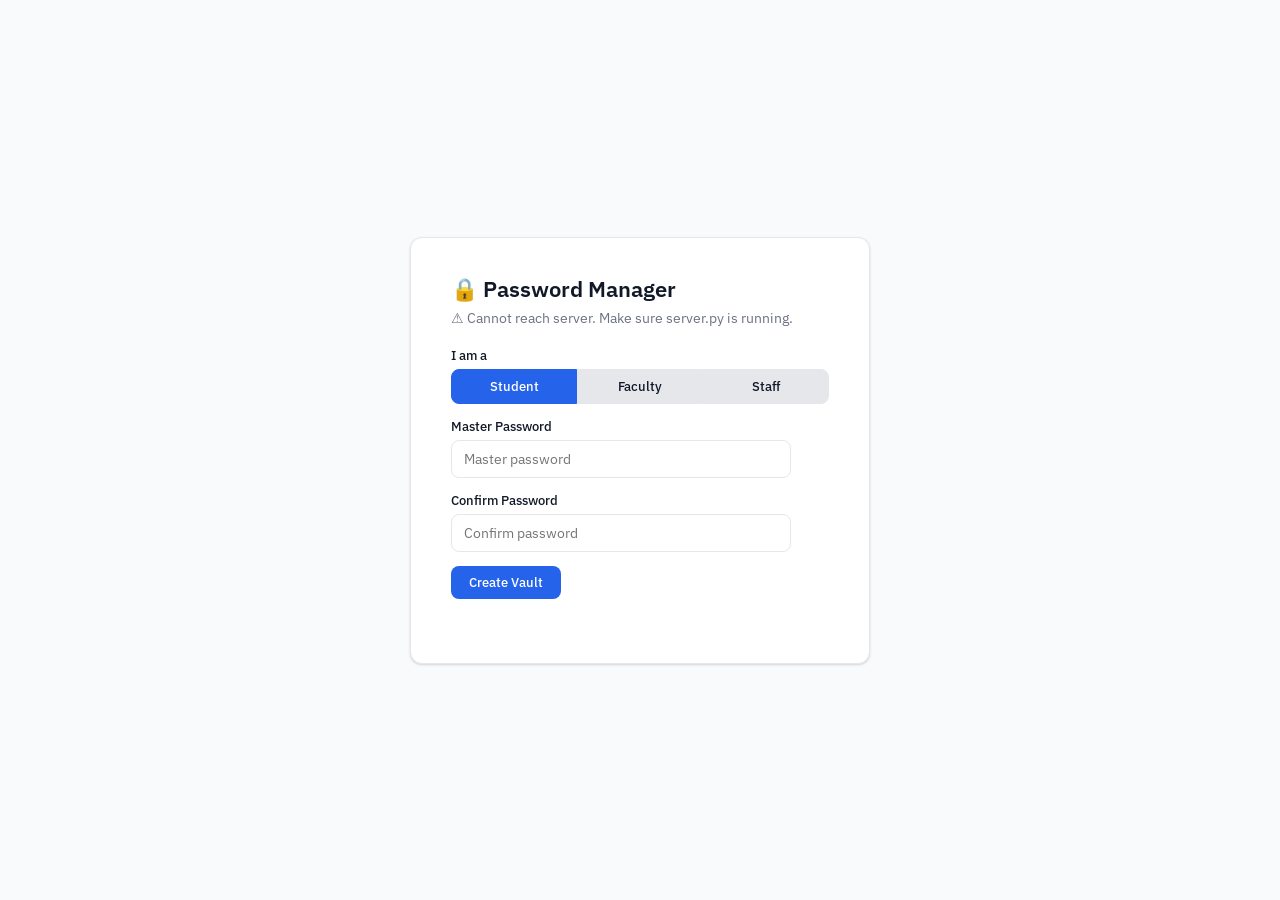
==== index.html @ 63b82cea "Rename" ====
<!DOCTYPE html>
<html lang="en">
<head>
<meta charset="UTF-8">
<meta name="viewport" content="width=device-width, initial-scale=1.0">
<title>Password Manager</title>
<link href="https://fonts.googleapis.com/css2?family=IBM+Plex+Mono:wght@400;500;600&family=IBM+Plex+Sans:wght@300;400;500;600&display=swap" rel="stylesheet">
<style>
/* ── Reset & base ─────────────────────────────────────────────────────────── */
*, *::before, *::after { box-sizing: border-box; margin: 0; padding: 0; }

:root {
  --bg:      #f9fafb;
  --surface: #ffffff;
  --border:  #e5e7eb;
  --text:    #111827;
  --muted:   #6b7280;
  --primary: #2563eb;
  --success: #16a34a;
  --danger:  #dc2626;
  --neutral: #6b7280;
  --minerva: #7c3aed;
  --radius:  8px;
  --shadow:  0 1px 3px rgba(0,0,0,.1), 0 1px 2px rgba(0,0,0,.06);
}

body {
  font-family: 'IBM Plex Sans', system-ui, sans-serif;
  background: var(--bg);
  color: var(--text);
  min-height: 100vh;
}

/* ── Screens ──────────────────────────────────────────────────────────────── */
.screen { display: none; }
.screen.active { display: block; }

/* ── Login card ───────────────────────────────────────────────────────────── */
#screen-login {
  display: flex; align-items: center; justify-content: center;
  min-height: 100vh; padding: 24px;
}
.card {
  background: var(--surface);
  border: 1px solid var(--border);
  border-radius: 12px;
  box-shadow: var(--shadow);
  padding: 36px 40px;
  width: 100%; max-width: 460px;
}
.card h1 { font-size: 22px; font-weight: 600; margin-bottom: 6px; }
.sub { color: var(--muted); font-size: 14px; margin-bottom: 20px; }

/* ── Main layout ──────────────────────────────────────────────────────────── */
#screen-main { max-width: 900px; margin: 0 auto; padding: 24px 20px; }
#screen-main > div[id^="tab-"] { padding-top: 8px; }
#screen-main h2 { font-size: 20px; font-weight: 600; margin-bottom: 16px; }

/* ── Nav ──────────────────────────────────────────────────────────────────── */
#main-nav {
  display: flex; flex-wrap: wrap; gap: 8px;
  margin-bottom: 24px;
  padding-bottom: 16px;
  border-bottom: 1px solid var(--border);
}
#main-nav button {
  padding: 7px 16px; border-radius: var(--radius); border: none;
  font-size: 13px; font-weight: 500; cursor: pointer;
  background: #e5e7eb; color: var(--text);
  transition: opacity .15s;
}
#main-nav button:hover { opacity: .8; }
#main-nav button.active { background: var(--primary); color: #fff; }
#main-nav button.minerva { background: var(--minerva); color: #fff; }
#main-nav button.minerva.active { background: var(--minerva); }

/* ── Fields ───────────────────────────────────────────────────────────────── */
.field { margin-bottom: 14px; }
.field label { display: block; font-size: 13px; font-weight: 500; margin-bottom: 5px; }
.field input, .field select {
  width: 100%; max-width: 340px;
  padding: 9px 12px; border-radius: var(--radius);
  border: 1px solid var(--border);
  font-family: inherit; font-size: 14px; color: var(--text);
  background: var(--surface); outline: none;
  transition: border-color .15s;
}
.field input:focus, .field select:focus { border-color: var(--primary); }

.row { display: flex; gap: 16px; flex-wrap: wrap; }
.row .field { flex: 1; min-width: 120px; }

/* ── Role toggle ──────────────────────────────────────────────────────────── */
.role-toggle { display: flex; gap: 0; }
.role-toggle button {
  flex: 1; padding: 8px; border: 1px solid var(--border);
  background: #e5e7eb; color: var(--text);
  font-size: 13px; font-weight: 500; cursor: pointer;
  transition: background .15s;
}
.role-toggle button:first-child { border-radius: var(--radius) 0 0 var(--radius); }
.role-toggle button:last-child  { border-radius: 0 var(--radius) var(--radius) 0; }
.role-toggle button.active      { background: var(--primary); color: #fff; border-color: var(--primary); }

/* ── Buttons ──────────────────────────────────────────────────────────────── */
button { cursor: pointer; font-family: inherit; }
.btn-primary, .btn-success, .btn-danger, .btn-neutral, .btn-ghost {
  display: inline-flex; align-items: center; justify-content: center;
  padding: 8px 18px; border: none; border-radius: var(--radius);
  font-size: 13px; font-weight: 500;
  transition: opacity .15s;
}
.btn-primary { background: var(--primary); color: #fff; }
.btn-success { background: var(--success); color: #fff; }
.btn-danger  { background: var(--danger);  color: #fff; }
.btn-neutral { background: #e5e7eb; color: var(--text); }
.btn-ghost   { background: transparent; color: var(--primary); border: 1px solid var(--primary); }
.btn-primary:hover, .btn-success:hover, .btn-danger:hover,
.btn-neutral:hover, .btn-ghost:hover { opacity: .8; }

.btn-sm { padding: 4px 10px; font-size: 12px; }
.btn-row { display: flex; flex-wrap: wrap; gap: 8px; margin-top: 4px; margin-bottom: 8px; }

/* ── Messages ─────────────────────────────────────────────────────────────── */
.msg { font-size: 13px; min-height: 20px; margin-top: 6px; }
.msg.ok  { color: var(--success); }
.msg.err { color: var(--danger);  }

/* ── Search ───────────────────────────────────────────────────────────────── */
.search-wrap { margin-bottom: 14px; }
.search-wrap input {
  width: 100%; max-width: 360px;
  padding: 9px 12px; border-radius: var(--radius);
  border: 1px solid var(--border);
  font-family: inherit; font-size: 14px;
}

/* ── Password list ────────────────────────────────────────────────────────── */
.list-scroll { max-height: 60vh; overflow-y: auto; }
.entry-row {
  display: flex; align-items: center; flex-wrap: wrap; gap: 8px;
  padding: 10px 0; border-bottom: 1px solid var(--border);
}
.entry-site  { font-weight: 600; min-width: 140px; }
.entry-user  { color: var(--muted); min-width: 160px; font-size: 13px; }
.entry-pw    { font-family: 'IBM Plex Mono', monospace; font-size: 13px; min-width: 130px; }
.entry-actions { display: flex; gap: 6px; flex-shrink: 0; }
.empty { color: var(--muted); font-size: 14px; padding: 20px 0; }

/* ── Card list ────────────────────────────────────────────────────────────── */
.card-entry { padding: 12px 0; border-bottom: 1px solid var(--border); }
.card-hdr   { display: flex; align-items: center; gap: 10px; margin-bottom: 8px; }
.card-holder{ font-weight: 600; }
.card-expiry{ font-size: 12px; color: var(--muted); }
.ctype-badge{
  font-size: 11px; font-weight: 600; padding: 2px 8px;
  border-radius: 4px; background: #dbeafe; color: var(--primary);
}
.card-row   { display: flex; align-items: center; flex-wrap: wrap; gap: 8px; }
.card-num   { font-family: 'IBM Plex Mono', monospace; font-size: 13px; min-width: 180px; }
.card-cvv   { font-family: 'IBM Plex Mono', monospace; font-size: 13px; }

/* ── Strength bar ─────────────────────────────────────────────────────────── */
.strength-wrap { margin-top: 6px; max-width: 340px; }
.strength-row  { display: flex; justify-content: space-between; font-size: 12px; margin-bottom: 4px; color: var(--muted); }
.bar-bg   { background: var(--border); border-radius: 4px; height: 6px; }
.bar-fill { height: 6px; border-radius: 4px; transition: width .3s, background .3s; width: 0; }

/* ── Generate ─────────────────────────────────────────────────────────────── */
.slider-wrap { margin-bottom: 14px; max-width: 340px; }
.slider-lbl  { display: flex; justify-content: space-between; font-size: 13px; margin-bottom: 4px; }
input[type=range] { width: 100%; accent-color: var(--primary); }
.check-grid { display: grid; grid-template-columns: 1fr 1fr; gap: 8px; margin-bottom: 16px; max-width: 340px; }
.check-label { display: flex; align-items: center; gap: 6px; font-size: 13px; cursor: pointer; }
.gen-result {
  display: flex; align-items: center; gap: 10px;
  margin-top: 12px; padding: 10px 14px;
  background: #f3f4f6; border-radius: var(--radius);
  font-family: 'IBM Plex Mono', monospace; font-size: 14px;
  max-width: 500px;
}

/* ── Role badge (Minerva) ─────────────────────────────────────────────────── */
.role-badge {
  font-size: 11px; font-weight: 600; padding: 2px 7px;
  border-radius: 4px; flex-shrink: 0;
}
.role-badge.student { background: #dbeafe; color: #1d4ed8; }
.role-badge.faculty, .role-badge.staff { background: #ede9fe; color: var(--minerva); }

/* ── Toast ────────────────────────────────────────────────────────────────── */
#toast {
  position: fixed; bottom: 24px; left: 50%; transform: translateX(-50%) translateY(80px);
  background: #1f2937; color: #fff; padding: 8px 20px;
  border-radius: 99px; font-size: 13px; font-weight: 500;
  transition: transform .25s; pointer-events: none; z-index: 999;
}
#toast.show { transform: translateX(-50%) translateY(0); }

/* ── Auth section ─────────────────────────────────────────────────────────── */
#auth-section { display: none; }
</style>
</head>
<body>
<div id="app">

  <!-- ══════════ LOGIN ══════════ -->
  <div class="screen active" id="screen-login">
    <div class="card">
      <h1>🔒 Password Manager</h1>
      <p class="sub" id="login-subtitle">Loading…</p>

      <div class="field">
        <label>I am a</label>
        <div class="role-toggle">
          <button onclick="selectRole('student')" class="active" id="rb-student">Student</button>
          <button onclick="selectRole('faculty')" id="rb-faculty">Faculty</button>
          <button onclick="selectRole('staff')"   id="rb-staff">Staff</button>
        </div>
      </div>

      <div id="auth-section">
        <div class="field">
          <label>Auth Code</label>
          <input type="password" id="auth-code" placeholder="Enter your auth code">
          <p style="color:var(--muted);font-size:12px;margin-top:4px">Contact your administrator if you don't have a code.</p>
        </div>
      </div>

      <div class="field">
        <label>Master Password</label>
        <input type="password" id="login-pw" placeholder="Master password" onkeydown="if(event.key==='Enter')doLogin()">
      </div>
      <div class="field" id="confirm-wrap">
        <label>Confirm Password</label>
        <input type="password" id="login-conf" placeholder="Confirm password" onkeydown="if(event.key==='Enter')doLogin()">
      </div>

      <div class="btn-row">
        <button class="btn-primary" id="login-btn" onclick="doLogin()" disabled>Create Vault</button>
      </div>
      <div class="msg" id="login-msg"></div>
    </div>
  </div>

  <!-- ══════════ MAIN ══════════ -->
  <div class="screen" id="screen-main">
    <nav id="main-nav"></nav>

    <!-- Passwords -->
    <div id="tab-passwords">
      <h2>Saved Passwords</h2>
      <div class="search-wrap">
        <input type="text" id="pw-search" placeholder="Search by site or username…" oninput="renderPasswords()">
      </div>
      <div class="list-scroll" id="pw-list"></div>
    </div>

    <!-- Add Password -->
    <div id="tab-add" style="display:none">
      <h2>Add Password</h2>
      <div class="field"><label>Site / App</label><input type="text" id="add-site" placeholder="e.g. github.com"></div>
      <div class="field"><label>Username / Email</label><input type="text" id="add-user" placeholder="you@example.com"></div>
      <div class="field">
        <label>Password</label>
        <input type="password" id="add-pw" placeholder="Password"
               oninput="updateStrength(this.value,'add-strength-wrap','add-strength-bar','add-strength-lbl')">
        <div class="strength-wrap" id="add-strength-wrap" style="display:none">
          <div class="strength-row"><span>Password strength</span><span id="add-strength-lbl"></span></div>
          <div class="bar-bg"><div class="bar-fill" id="add-strength-bar"></div></div>
        </div>
      </div>
      <div class="btn-row">
        <button class="btn-neutral" onclick="generateIntoAdd()">Generate Password</button>
        <button class="btn-success" onclick="doAddPassword()">Save</button>
      </div>
      <div class="msg" id="add-msg"></div>
    </div>

    <!-- Cards -->
    <div id="tab-cards" style="display:none">
      <h2>Saved Cards</h2>
      <div class="list-scroll" id="card-list"></div>
    </div>

    <!-- Add Card -->
    <div id="tab-add-card" style="display:none">
      <h2>Add Card</h2>
      <p class="sub">All card data is encrypted with your master password.</p>
      <div class="field"><label>Cardholder Name</label><input type="text" id="ac-holder" placeholder="Full name"></div>
      <div class="field"><label>Card Number</label><input type="text" id="ac-number" placeholder="Digits only" maxlength="19" oninput="this.value=this.value.replace(/\D/g,'').slice(0,16)"></div>
      <div class="row">
        <div class="field"><label>Expiry (MM/YY)</label><input type="text" id="ac-expiry" placeholder="MM/YY" maxlength="5" oninput="fmtExpiry(this)"></div>
        <div class="field"><label>CVV</label><input type="password" id="ac-cvv" placeholder="3–4 digits" maxlength="4"></div>
      </div>
      <div class="field">
        <label>Card Type</label>
        <select id="ac-type"><option>Visa</option><option>Mastercard</option><option>Amex</option><option>Other</option></select>
      </div>
      <div class="btn-row"><button class="btn-success" onclick="doAddCard()">Save Card</button></div>
      <div class="msg" id="add-card-msg"></div>
    </div>

    <!-- Generate -->
    <div id="tab-generate" style="display:none">
      <h2>Generate Password</h2>
      <div class="slider-wrap">
        <div class="slider-lbl"><span>Length</span><span id="gen-len-val">16</span></div>
        <input type="range" id="gen-len" min="8" max="64" value="16"
               oninput="document.getElementById('gen-len-val').textContent=this.value">
      </div>
      <div class="check-grid">
        <label class="check-label"><input type="checkbox" id="gen-upper"   checked> Uppercase (A–Z)</label>
        <label class="check-label"><input type="checkbox" id="gen-lower"   checked> Lowercase (a–z)</label>
        <label class="check-label"><input type="checkbox" id="gen-digits"  checked> Digits (0–9)</label>
        <label class="check-label"><input type="checkbox" id="gen-symbols" checked> Symbols (!@#…)</label>
      </div>
      <button class="btn-primary" onclick="doGenerate()">Generate</button>
      <div class="gen-result" id="gen-result" style="display:none">
        <span id="gen-output" style="flex:1;word-break:break-all"></span>
        <button class="btn-ghost" onclick="copyGen()">Copy</button>
      </div>
      <div class="msg" id="gen-msg"></div>
    </div>

    <!-- Minerva DB -->
    <div id="tab-minerva" style="display:none">
      <h2 style="color:var(--minerva)">🟣 Minerva Database</h2>
      <p class="sub" id="minerva-sub"></p>
      <div class="search-wrap">
        <input type="text" id="minerva-search" placeholder="Search by username…" oninput="renderMinerva()">
      </div>
      <div class="list-scroll" id="minerva-list"></div>
    </div>
  </div>
</div>

<div id="toast">Copied!</div>

<script>
// ═══════════════════════════════════════════
//  CONSTANTS
// ═══════════════════════════════════════════
const MINERVA_DOMAIN = 'minerva.bsu.com';

// ═══════════════════════════════════════════
//  STATE
// ═══════════════════════════════════════════
const S = { cryptoKey: null, role: null, vaults: {} };

// ═══════════════════════════════════════════
//  CRYPTO  (Web Crypto API — client-side only)
// ═══════════════════════════════════════════
async function deriveKey(pw, salt) {
  const km = await crypto.subtle.importKey('raw', enc(pw), 'PBKDF2', false, ['deriveKey']);
  return crypto.subtle.deriveKey(
    { name: 'PBKDF2', salt, iterations: 390_000, hash: 'SHA-256' },
    km,
    { name: 'AES-GCM', length: 256 },
    false,
    ['encrypt', 'decrypt']
  );
}

async function hashPw(pw, salt) {
  const km   = await crypto.subtle.importKey('raw', enc(pw), 'PBKDF2', false, ['deriveBits']);
  const bits = await crypto.subtle.deriveBits(
    { name: 'PBKDF2', salt, iterations: 390_000, hash: 'SHA-256' }, km, 256
  );
  return [...new Uint8Array(bits)].map(b => b.toString(16).padStart(2, '0')).join('');
}

async function encVault(key, data) {
  const iv  = crypto.getRandomValues(new Uint8Array(12));
  const ct  = await crypto.subtle.encrypt({ name: 'AES-GCM', iv }, key, enc(JSON.stringify(data)));
  const buf = new Uint8Array(12 + ct.byteLength);
  buf.set(iv); buf.set(new Uint8Array(ct), 12);
  return btoa(String.fromCharCode(...buf));
}

async function decVault(key, b64) {
  const buf = Uint8Array.from(atob(b64), c => c.charCodeAt(0));
  const pt  = await crypto.subtle.decrypt({ name: 'AES-GCM', iv: buf.slice(0, 12) }, key, buf.slice(12));
  return JSON.parse(new TextDecoder().decode(pt));
}

const enc = s => new TextEncoder().encode(s);

// ═══════════════════════════════════════════
//  SERVER API CALLS  (replaces localStorage)
// ═══════════════════════════════════════════
async function api(path, opts = {}) {
  const res = await fetch(path, {
    headers: { 'Content-Type': 'application/json' },
    ...opts,
  });
  return res.json();
}

async function masterExists() {
  const d = await api('/api/master');
  return d.exists;
}

async function createMaster(pw) {
  const salt = crypto.getRandomValues(new Uint8Array(32));
  const hash = await hashPw(pw, salt);
  await api('/api/master', {
    method: 'POST',
    body:   JSON.stringify({ hash, salt: [...salt] }),
  });
}

async function verifyMaster(pw) {
  const d = await api('/api/master');
  if (!d.exists) return false;
  const salt = new Uint8Array(d.salt);
  if (await hashPw(pw, salt) !== d.hash) return false;
  S.cryptoKey = await deriveKey(pw, salt);
  return true;
}

async function loadVault(role) {
  const d = await api(`/api/vault/${role}`);
  if (!d.data) return { passwords: [], cards: [] };
  try { return await decVault(S.cryptoKey, d.data); }
  catch { return { passwords: [], cards: [] }; }
}

async function saveVault(role) {
  const encrypted = await encVault(S.cryptoKey, S.vaults[role]);
  await api(`/api/vault/${role}`, {
    method: 'PUT',
    body:   JSON.stringify({ data: encrypted }),
  });
}

async function verifyAuthCode(role, code) {
  const d = await api(`/api/auth/${role}?code=${encodeURIComponent(code)}`);
  return d.valid;
}

// ═══════════════════════════════════════════
//  LOGIN
// ═══════════════════════════════════════════
let selRole = 'student';

function selectRole(r) {
  selRole = r;
  ['student', 'faculty', 'staff'].forEach(x =>
    document.getElementById(`rb-${x}`).classList.toggle('active', x === r)
  );
  document.getElementById('auth-section').style.display = r === 'student' ? 'none' : 'block';
}

async function doLogin() {
  const btn = document.getElementById('login-btn');
  const pw  = document.getElementById('login-pw').value.trim();
  setMsg('login-msg', '', '');
  btn.disabled = true;

  try {
    // Auth code check (faculty/staff)
    if (['faculty', 'staff'].includes(selRole)) {
      const code = document.getElementById('auth-code').value.trim();
      if (!code) { setMsg('login-msg', 'Auth code required for faculty/staff.', 'err'); return; }
      const valid = await verifyAuthCode(selRole, code);
      if (!valid) { setMsg('login-msg', 'Invalid auth code. Access denied.', 'err'); return; }
    }

    if (!pw) { setMsg('login-msg', 'Password cannot be empty.', 'err'); return; }

    const exists = await masterExists();

    if (!exists) {
      const conf = document.getElementById('login-conf').value.trim();
      if (pw !== conf) { setMsg('login-msg', 'Passwords do not match.', 'err'); return; }
      if (pw.length < 6) { setMsg('login-msg', 'Use at least 6 characters.', 'err'); return; }
      await createMaster(pw);
    }

    if (!await verifyMaster(pw)) { setMsg('login-msg', 'Incorrect master password.', 'err'); return; }

    S.role = selRole;
    for (const r of ['student', 'faculty', 'staff']) S.vaults[r] = await loadVault(r);
    showMain();
  } finally {
    btn.disabled = false;
  }
}

// ═══════════════════════════════════════════
//  NAVIGATION
// ═══════════════════════════════════════════
function showMain() {
  document.getElementById('screen-login').classList.remove('active');
  document.getElementById('screen-main').classList.add('active');
  buildNav(); switchTab('passwords');
}

function buildNav() {
  const tabs = [
    { id: 'passwords', label: 'Passwords' },
    { id: 'add',       label: 'Add PW'    },
    { id: 'cards',     label: 'Cards'     },
    { id: 'add-card',  label: 'Add Card'  },
    { id: 'generate',  label: 'Generate'  },
  ];
  if (['faculty', 'staff'].includes(S.role))
    tabs.push({ id: 'minerva', label: '🟣 Minerva DB', cls: 'minerva' });
  tabs.push({ id: 'lock', label: 'Lock' });

  document.getElementById('main-nav').innerHTML = tabs.map(t =>
    `<button id="nav-${t.id}" class="${t.cls || ''}" onclick="navClick('${t.id}')">${t.label}</button>`
  ).join('');
}

function navClick(id) { id === 'lock' ? doLock() : switchTab(id); }

function switchTab(id) {
  document.querySelectorAll('#screen-main>div[id^="tab-"]').forEach(el => el.style.display = 'none');
  const tab = document.getElementById(`tab-${id}`);
  if (tab) tab.style.display = 'block';
  document.querySelectorAll('#main-nav button').forEach(b => {
    b.classList.remove('active');
    if (b.id === `nav-${id}`) b.classList.add('active');
  });
  if (id === 'passwords') renderPasswords();
  if (id === 'cards')     renderCards();
  if (id === 'minerva')   renderMinerva();
}

function doLock() {
  S.cryptoKey = null; S.role = null; S.vaults = {};
  ['login-pw', 'login-conf', 'auth-code'].forEach(id => document.getElementById(id).value = '');
  setMsg('login-msg', '', '');
  document.getElementById('screen-main').classList.remove('active');
  document.getElementById('screen-login').classList.add('active');
}

// ═══════════════════════════════════════════
//  PASSWORDS TAB
// ═══════════════════════════════════════════
function renderPasswords() {
  const q    = document.getElementById('pw-search').value.trim().toLowerCase();
  const pws  = S.vaults[S.role].passwords;
  const hits = q ? pws.filter(e =>
    e.site.toLowerCase().includes(q) || e.username.toLowerCase().includes(q)
  ) : pws;
  const list = document.getElementById('pw-list');
  if (!hits.length) {
    list.innerHTML = `<div class="empty">${q ? 'No entries found.' : 'No saved passwords yet. Use Add PW to get started.'}</div>`;
    return;
  }
  list.innerHTML = hits.map(e => {
    const i = pws.indexOf(e);
    const safePass = x(e.password).replace(/\\/g, '\\\\').replace(/'/g, "\\'");
    return `<div class="entry-row">
      <span class="entry-site">${x(e.site)}</span>
      <span class="entry-user">${x(e.username)}</span>
      <span class="entry-pw" id="pv${i}">${'•'.repeat(Math.min(e.password.length, 16))}</span>
      <div class="entry-actions">
        <button class="btn-neutral btn-sm" onclick="togglePw(${i})" id="pb${i}">Show</button>
        <button class="btn-neutral btn-sm" onclick="copyText('${safePass}','Password')">Copy</button>
        <button class="btn-danger  btn-sm" onclick="deletePw(${i})">Delete</button>
      </div></div>`;
  }).join('');
}

function togglePw(i) {
  const e   = S.vaults[S.role].passwords[i];
  const lbl = document.getElementById(`pv${i}`);
  const btn = document.getElementById(`pb${i}`);
  if (btn.textContent === 'Show') { lbl.textContent = e.password; btn.textContent = 'Hide'; }
  else { lbl.textContent = '•'.repeat(Math.min(e.password.length, 16)); btn.textContent = 'Show'; }
}

async function deletePw(i) {
  S.vaults[S.role].passwords.splice(i, 1);
  await saveVault(S.role); renderPasswords();
}

// ═══════════════════════════════════════════
//  ADD PASSWORD TAB
// ═══════════════════════════════════════════
function updateStrength(pw, wrapId, barId, lblId) {
  const wrap = document.getElementById(wrapId);
  const bar  = document.getElementById(barId);
  const lbl  = document.getElementById(lblId);
  if (!pw) { wrap.style.display = 'none'; return; }
  wrap.style.display = 'block';
  const { score, label, color } = strength(pw);
  lbl.textContent = label; lbl.style.color = color;
  bar.style.width = Math.round(score / 8 * 100) + '%';
  bar.style.background = color;
}

function generateIntoAdd() {
  const pw = genPw(16, true, true, true, true);
  document.getElementById('add-pw').value = pw;
  updateStrength(pw, 'add-strength-wrap', 'add-strength-bar', 'add-strength-lbl');
  setMsg('add-msg', `Generated: ${pw}`, 'ok');
}

async function doAddPassword() {
  const site = document.getElementById('add-site').value.trim();
  const user = document.getElementById('add-user').value.trim();
  const pw   = document.getElementById('add-pw').value;
  if (!site || !user || !pw) { setMsg('add-msg', 'All fields are required.', 'err'); return; }
  S.vaults[S.role].passwords.push({ site, username: user, password: pw });
  await saveVault(S.role);
  ['add-site', 'add-user', 'add-pw'].forEach(id => document.getElementById(id).value = '');
  updateStrength('', 'add-strength-wrap', 'add-strength-bar', 'add-strength-lbl');
  setMsg('add-msg', `'${site}' saved successfully!`, 'ok');
}

// ═══════════════════════════════════════════
//  CARDS TAB
// ═══════════════════════════════════════════
function maskCard(n) {
  const d = n.replace(/\D/g, '');
  return d.length < 4 ? '•'.repeat(d.length) : '•••• •••• •••• ' + d.slice(-4);
}

function renderCards() {
  const cards = S.vaults[S.role].cards;
  const list  = document.getElementById('card-list');
  if (!cards.length) {
    list.innerHTML = '<div class="empty">No saved cards yet. Use Add Card to get started.</div>';
    return;
  }
  list.innerHTML = cards.map((c, i) => `
    <div class="card-entry">
      <div class="card-hdr">
        <span class="ctype-badge">${x(c.card_type)}</span>
        <span class="card-holder">${x(c.cardholder)}</span>
        <span class="card-expiry">Expires ${x(c.expiry)}</span>
      </div>
      <div class="card-row">
        <span class="card-num" id="cn${i}">${maskCard(c.number)}</span>
        <button class="btn-neutral btn-sm" onclick="toggleCard(${i},'num')" id="cnb${i}">Show Number</button>
        <span style="color:var(--muted);font-size:12px">CVV:</span>
        <span class="card-cvv" id="cv${i}">•••</span>
        <button class="btn-neutral btn-sm" onclick="toggleCard(${i},'cvv')" id="cvb${i}">Show CVV</button>
        <button class="btn-danger  btn-sm" onclick="deleteCard(${i})">Delete</button>
      </div>
    </div>`).join('');
}

function toggleCard(i, f) {
  const c = S.vaults[S.role].cards[i];
  if (f === 'num') {
    const lbl = document.getElementById(`cn${i}`), btn = document.getElementById(`cnb${i}`);
    if (btn.textContent === 'Show Number') {
      lbl.textContent = c.number.replace(/\D/g, '').match(/.{1,4}/g).join(' ');
      btn.textContent = 'Hide Number';
    } else {
      lbl.textContent = maskCard(c.number); btn.textContent = 'Show Number';
    }
  } else {
    const lbl = document.getElementById(`cv${i}`), btn = document.getElementById(`cvb${i}`);
    if (btn.textContent === 'Show CVV') { lbl.textContent = c.cvv; btn.textContent = 'Hide CVV'; }
    else { lbl.textContent = '•••'; btn.textContent = 'Show CVV'; }
  }
}

async function deleteCard(i) {
  S.vaults[S.role].cards.splice(i, 1);
  await saveVault(S.role); renderCards();
}

function fmtExpiry(el) {
  let v = el.value.replace(/\D/g, '').slice(0, 4);
  el.value = v.length > 2 ? v.slice(0, 2) + '/' + v.slice(2) : v;
}

async function doAddCard() {
  const holder = document.getElementById('ac-holder').value.trim();
  const number = document.getElementById('ac-number').value.replace(/\D/g, '');
  const expiry = document.getElementById('ac-expiry').value.trim();
  const cvv    = document.getElementById('ac-cvv').value.trim();
  const ctype  = document.getElementById('ac-type').value;
  if (!holder || !number || !expiry || !cvv) {
    setMsg('add-card-msg', 'All fields are required.', 'err'); return;
  }
  if (!/^\d{13,19}$/.test(number)) {
    setMsg('add-card-msg', 'Card number must be 13–19 digits.', 'err'); return;
  }
  if (!/^\d{2}\/\d{2}$/.test(expiry)) {
    setMsg('add-card-msg', 'Expiry must be MM/YY.', 'err'); return;
  }
  if (!/^\d{3,4}$/.test(cvv)) {
    setMsg('add-card-msg', 'CVV must be 3 or 4 digits.', 'err'); return;
  }
  S.vaults[S.role].cards.push({ cardholder: holder, number, expiry, cvv, card_type: ctype });
  await saveVault(S.role);
  ['ac-holder', 'ac-number', 'ac-expiry', 'ac-cvv'].forEach(id => document.getElementById(id).value = '');
  setMsg('add-card-msg', `Card ending in ${number.slice(-4)} saved!`, 'ok');
}

// ═══════════════════════════════════════════
//  GENERATE TAB
// ═══════════════════════════════════════════
function doGenerate() {
  const pw = genPw(
    +document.getElementById('gen-len').value,
    document.getElementById('gen-upper').checked,
    document.getElementById('gen-lower').checked,
    document.getElementById('gen-digits').checked,
    document.getElementById('gen-symbols').checked
  );
  document.getElementById('gen-output').textContent = pw;
  document.getElementById('gen-result').style.display = 'flex';
  setMsg('gen-msg', `Strength: ${strength(pw).label}`, 'ok');
}
function copyGen() { copyText(document.getElementById('gen-output').textContent, 'Password'); }

// ═══════════════════════════════════════════
//  MINERVA DB TAB
// ═══════════════════════════════════════════
function renderMinerva() {
  document.getElementById('minerva-sub').innerHTML =
    `Showing all <code>${MINERVA_DOMAIN}</code> entries across <b>all</b> vaults. ` +
    `Accessible to <b>${S.role}</b> only.`;
  const q   = document.getElementById('minerva-search').value.trim().toLowerCase();
  const all = [];
  for (const r of ['student', 'faculty', 'staff']) {
    (S.vaults[r] || { passwords: [] }).passwords.forEach((e, idx) => {
      if (e.site.toLowerCase().includes(MINERVA_DOMAIN))
        all.push({ ...e, _r: r, _i: idx });
    });
  }
  const hits = q ? all.filter(e => e.username.toLowerCase().includes(q)) : all;
  const list = document.getElementById('minerva-list');
  if (!hits.length) {
    list.innerHTML = `<div class="empty">No <code>${MINERVA_DOMAIN}</code> entries found${q ? ' matching your search' : ' in any vault'}.</div>`;
    return;
  }
  list.innerHTML =
    `<p style="color:var(--minerva);font-size:13px;margin-bottom:12px">` +
    `<b>${hits.length}</b> Minerva account(s) found across all vaults.</p>` +
    hits.map((e, i) => {
      const safePass = x(e.password).replace(/\\/g, '\\\\').replace(/'/g, "\\'");
      return `<div class="entry-row">
        <span class="role-badge ${e._r}">${e._r}</span>
        <span class="entry-site" style="color:var(--minerva)">${x(e.site)}</span>
        <span class="entry-user">${x(e.username)}</span>
        <span class="entry-pw" id="mv${i}">${'•'.repeat(Math.min(e.password.length, 16))}</span>
        <div class="entry-actions">
          <button class="btn-neutral btn-sm" onclick="toggleMinerva(${i},this,'${safePass}')">Show</button>
          <button class="btn-danger  btn-sm" onclick="deleteMinerva('${e._r}',${e._i})">Delete</button>
        </div></div>`;
    }).join('');
}

function toggleMinerva(i, btn, pw) {
  const lbl = document.getElementById(`mv${i}`);
  if (btn.textContent === 'Show') { lbl.textContent = pw; btn.textContent = 'Hide'; }
  else { lbl.textContent = '•'.repeat(Math.min(pw.length, 16)); btn.textContent = 'Show'; }
}

async function deleteMinerva(role, idx) {
  S.vaults[role].passwords.splice(idx, 1);
  await saveVault(role); renderMinerva();
}

// ═══════════════════════════════════════════
//  UTILITIES
// ═══════════════════════════════════════════
function genPw(len = 16, upper = true, lower = true, digits = true, syms = true) {
  const U = 'ABCDEFGHIJKLMNOPQRSTUVWXYZ', L = 'abcdefghijklmnopqrstuvwxyz',
        D = '0123456789', Y = '!@#$%^&*()_+-=[]{}|;:,.<>?';
  let pool = '', must = [];
  if (upper)  { pool += U; must.push(pick(U)); }
  if (lower)  { pool += L; must.push(pick(L)); }
  if (digits) { pool += D; must.push(pick(D)); }
  if (syms)   { pool += Y; must.push(pick(Y)); }
  if (!pool)  pool = U + L + D;
  const rest = Array.from({ length: len - must.length }, () => pick(pool));
  const all  = [...must, ...rest];
  for (let i = all.length - 1; i > 0; i--) {
    const j = rnd(i + 1); [all[i], all[j]] = [all[j], all[i]];
  }
  return all.join('');
}
function rnd(n) { const a = new Uint32Array(1); crypto.getRandomValues(a); return a[0] % n; }
function pick(s) { return s[rnd(s.length)]; }

function strength(pw) {
  if (!pw) return { score: 0, label: '', color: '' };
  let sc = 0, cl = 0;
  if (/[A-Z]/.test(pw))      { sc++; cl++; }
  if (/[a-z]/.test(pw))      { sc++; cl++; }
  if (/\d/.test(pw))         { sc++; cl++; }
  if (/[^A-Za-z\d]/.test(pw)){ sc++; cl++; }
  if (cl === 4) {
    if (pw.length >= 8)  sc++;
    if (pw.length >= 12) sc++;
    if (pw.length >= 16) sc++;
    if (pw.length >= 20) sc++;
  }
  if (sc <= 2) return { score: sc, label: 'Weak',        color: '#dc2626' };
  if (sc <= 4) return { score: sc, label: 'Mediocre',    color: '#d97706' };
  if (sc <= 6) return { score: sc, label: 'Outstanding', color: '#2563eb' };
  return              { score: sc, label: 'Amazing',     color: '#16a34a' };
}

function x(s) {
  return String(s)
    .replace(/&/g, '&amp;').replace(/</g, '&lt;').replace(/>/g, '&gt;')
    .replace(/"/g, '&quot;').replace(/'/g, '&#39;');
}

function setMsg(id, text, type) {
  const el = document.getElementById(id);
  el.textContent = text; el.className = 'msg' + (type ? ' ' + type : '');
  if (text) setTimeout(() => { if (el.textContent === text) el.textContent = ''; }, 4000);
}

let _toastT;
function toast(msg) {
  const t = document.getElementById('toast');
  t.textContent = msg; t.classList.add('show');
  clearTimeout(_toastT); _toastT = setTimeout(() => t.classList.remove('show'), 1800);
}
function copyText(text, label = '') {
  navigator.clipboard.writeText(text).then(() => toast((label ? label + ' ' : '') + 'copied!'));
}

// ═══════════════════════════════════════════
//  INIT
// ═══════════════════════════════════════════
document.addEventListener('DOMContentLoaded', async () => {
  try {
    const exists = await masterExists();
    document.getElementById('login-subtitle').textContent = exists
      ? 'Select your role, then enter your master password to unlock your vault.'
      : 'Select your role, then create a master password to get started.';
    document.getElementById('login-btn').textContent     = exists ? 'Unlock' : 'Create Vault';
    document.getElementById('confirm-wrap').style.display = exists ? 'none' : 'block';
    document.getElementById('login-btn').disabled = false;
  } catch {
    document.getElementById('login-subtitle').textContent =
      '⚠️ Cannot reach server. Make sure server.py is running.';
  }
});
</script>
</body>
</html>
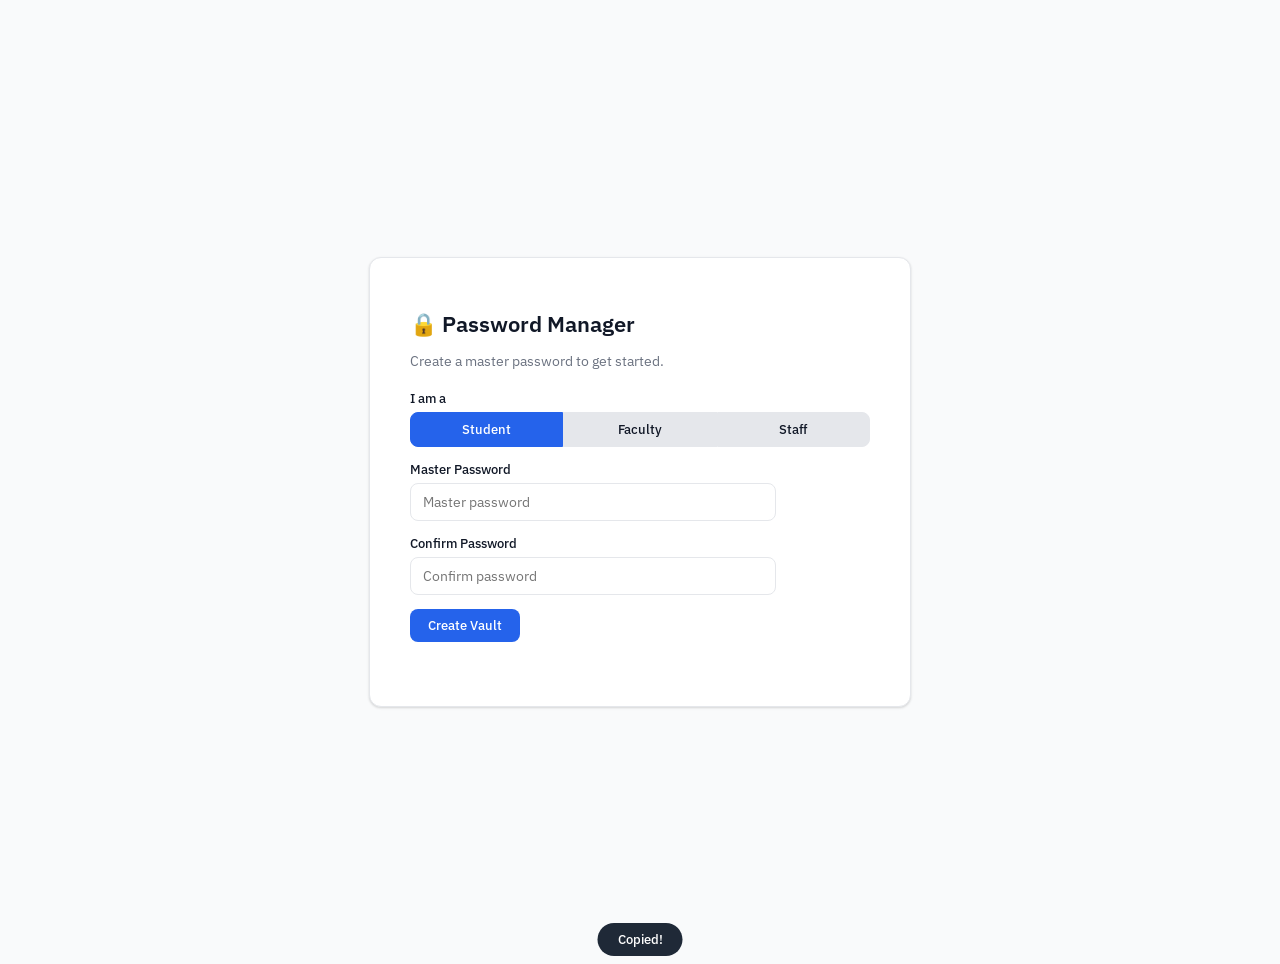
==== commit dc2397e4: "Update Index and Py" ====
--- a/index.html
+++ b/index.html
@@ -3,10 +3,10 @@
 <head>
 <meta charset="UTF-8">
 <meta name="viewport" content="width=device-width, initial-scale=1.0">
-<title>Password Manager</title>
+<title>Password Manager (Local)</title>
 <link href="https://fonts.googleapis.com/css2?family=IBM+Plex+Mono:wght@400;500;600&family=IBM+Plex+Sans:wght@300;400;500;600&display=swap" rel="stylesheet">
 <style>
-/* ── Reset & base ─────────────────────────────────────────────────────────── */
+* ── Reset & base ─────────────────────────────────────────────────────────── */
 *, *::before, *::after { box-sizing: border-box; margin: 0; padding: 0; }
 
 :root {
@@ -15,7 +15,7 @@
   --border:  #e5e7eb;
   --text:    #111827;
   --muted:   #6b7280;
-  --primary: #2563eb;
+  --primary: #2563eb; 
   --success: #16a34a;
   --danger:  #dc2626;
   --neutral: #6b7280;
@@ -204,7 +204,7 @@
 <body>
 <div id="app">
 
-  <!-- ══════════ LOGIN ══════════ -->
+  <!-- LOGIN SCREEN -->
   <div class="screen active" id="screen-login">
     <div class="card">
       <h1>🔒 Password Manager</h1>
@@ -223,7 +223,7 @@
         <div class="field">
           <label>Auth Code</label>
           <input type="password" id="auth-code" placeholder="Enter your auth code">
-          <p style="color:var(--muted);font-size:12px;margin-top:4px">Contact your administrator if you don't have a code.</p>
+          <p style="color:var(--muted);font-size:12px;margin-top:4px">Faculty: faculty123 / Staff: staff123</p>
         </div>
       </div>
 
@@ -237,36 +237,29 @@
       </div>
 
       <div class="btn-row">
-        <button class="btn-primary" id="login-btn" onclick="doLogin()" disabled>Create Vault</button>
+        <button class="btn-primary" id="login-btn" onclick="doLogin()">Create Vault</button>
       </div>
       <div class="msg" id="login-msg"></div>
     </div>
   </div>
 
-  <!-- ══════════ MAIN ══════════ -->
+  <!-- MAIN SCREEN (same structure) -->
   <div class="screen" id="screen-main">
     <nav id="main-nav"></nav>
-
-    <!-- Passwords -->
     <div id="tab-passwords">
       <h2>Saved Passwords</h2>
-      <div class="search-wrap">
-        <input type="text" id="pw-search" placeholder="Search by site or username…" oninput="renderPasswords()">
-      </div>
+      <div class="search-wrap"><input type="text" id="pw-search" placeholder="Search…" oninput="renderPasswords()"></div>
       <div class="list-scroll" id="pw-list"></div>
     </div>
-
-    <!-- Add Password -->
     <div id="tab-add" style="display:none">
       <h2>Add Password</h2>
-      <div class="field"><label>Site / App</label><input type="text" id="add-site" placeholder="e.g. github.com"></div>
-      <div class="field"><label>Username / Email</label><input type="text" id="add-user" placeholder="you@example.com"></div>
+      <div class="field"><label>Site / App</label><input type="text" id="add-site"></div>
+      <div class="field"><label>Username / Email</label><input type="text" id="add-user"></div>
       <div class="field">
         <label>Password</label>
-        <input type="password" id="add-pw" placeholder="Password"
-               oninput="updateStrength(this.value,'add-strength-wrap','add-strength-bar','add-strength-lbl')">
+        <input type="password" id="add-pw" oninput="updateStrength(this.value,'add-strength-wrap','add-strength-bar','add-strength-lbl')">
         <div class="strength-wrap" id="add-strength-wrap" style="display:none">
-          <div class="strength-row"><span>Password strength</span><span id="add-strength-lbl"></span></div>
+          <div class="strength-row"><span>Strength</span><span id="add-strength-lbl"></span></div>
           <div class="bar-bg"><div class="bar-fill" id="add-strength-bar"></div></div>
         </div>
       </div>
@@ -276,573 +269,424 @@
       </div>
       <div class="msg" id="add-msg"></div>
     </div>
-
-    <!-- Cards -->
     <div id="tab-cards" style="display:none">
       <h2>Saved Cards</h2>
       <div class="list-scroll" id="card-list"></div>
     </div>
-
-    <!-- Add Card -->
     <div id="tab-add-card" style="display:none">
       <h2>Add Card</h2>
-      <p class="sub">All card data is encrypted with your master password.</p>
-      <div class="field"><label>Cardholder Name</label><input type="text" id="ac-holder" placeholder="Full name"></div>
-      <div class="field"><label>Card Number</label><input type="text" id="ac-number" placeholder="Digits only" maxlength="19" oninput="this.value=this.value.replace(/\D/g,'').slice(0,16)"></div>
+      <div class="field"><label>Cardholder</label><input type="text" id="ac-holder"></div>
+      <div class="field"><label>Card Number</label><input type="text" id="ac-number" oninput="this.value=this.value.replace(/\D/g,'').slice(0,16)"></div>
       <div class="row">
-        <div class="field"><label>Expiry (MM/YY)</label><input type="text" id="ac-expiry" placeholder="MM/YY" maxlength="5" oninput="fmtExpiry(this)"></div>
-        <div class="field"><label>CVV</label><input type="password" id="ac-cvv" placeholder="3–4 digits" maxlength="4"></div>
-      </div>
-      <div class="field">
-        <label>Card Type</label>
-        <select id="ac-type"><option>Visa</option><option>Mastercard</option><option>Amex</option><option>Other</option></select>
-      </div>
+        <div class="field"><label>Expiry (MM/YY)</label><input type="text" id="ac-expiry" maxlength="5" oninput="fmtExpiry(this)"></div>
+        <div class="field"><label>CVV</label><input type="password" id="ac-cvv" maxlength="4"></div>
+      </div>
+      <div class="field"><label>Card Type</label><select id="ac-type"><option>Visa</option><option>Mastercard</option><option>Amex</option><option>Other</option></select></div>
       <div class="btn-row"><button class="btn-success" onclick="doAddCard()">Save Card</button></div>
       <div class="msg" id="add-card-msg"></div>
     </div>
-
-    <!-- Generate -->
     <div id="tab-generate" style="display:none">
       <h2>Generate Password</h2>
-      <div class="slider-wrap">
-        <div class="slider-lbl"><span>Length</span><span id="gen-len-val">16</span></div>
-        <input type="range" id="gen-len" min="8" max="64" value="16"
-               oninput="document.getElementById('gen-len-val').textContent=this.value">
-      </div>
+      <div class="slider-wrap"><div class="slider-lbl"><span>Length</span><span id="gen-len-val">16</span></div><input type="range" id="gen-len" min="8" max="64" value="16" oninput="document.getElementById('gen-len-val').textContent=this.value"></div>
       <div class="check-grid">
-        <label class="check-label"><input type="checkbox" id="gen-upper"   checked> Uppercase (A–Z)</label>
-        <label class="check-label"><input type="checkbox" id="gen-lower"   checked> Lowercase (a–z)</label>
-        <label class="check-label"><input type="checkbox" id="gen-digits"  checked> Digits (0–9)</label>
-        <label class="check-label"><input type="checkbox" id="gen-symbols" checked> Symbols (!@#…)</label>
+        <label class="check-label"><input type="checkbox" id="gen-upper" checked> Uppercase</label>
+        <label class="check-label"><input type="checkbox" id="gen-lower" checked> Lowercase</label>
+        <label class="check-label"><input type="checkbox" id="gen-digits" checked> Digits</label>
+        <label class="check-label"><input type="checkbox" id="gen-symbols" checked> Symbols</label>
       </div>
       <button class="btn-primary" onclick="doGenerate()">Generate</button>
-      <div class="gen-result" id="gen-result" style="display:none">
-        <span id="gen-output" style="flex:1;word-break:break-all"></span>
-        <button class="btn-ghost" onclick="copyGen()">Copy</button>
-      </div>
+      <div class="gen-result" id="gen-result" style="display:none"><span id="gen-output"></span><button class="btn-ghost" onclick="copyGen()">Copy</button></div>
       <div class="msg" id="gen-msg"></div>
     </div>
-
-    <!-- Minerva DB -->
     <div id="tab-minerva" style="display:none">
       <h2 style="color:var(--minerva)">🟣 Minerva Database</h2>
       <p class="sub" id="minerva-sub"></p>
-      <div class="search-wrap">
-        <input type="text" id="minerva-search" placeholder="Search by username…" oninput="renderMinerva()">
-      </div>
+      <div class="search-wrap"><input type="text" id="minerva-search" placeholder="Search…" oninput="renderMinerva()"></div>
       <div class="list-scroll" id="minerva-list"></div>
     </div>
   </div>
 </div>
-
 <div id="toast">Copied!</div>
 
 <script>
-// ═══════════════════════════════════════════
-//  CONSTANTS
-// ═══════════════════════════════════════════
+// ======================= LOCAL STORAGE VERSION =======================
 const MINERVA_DOMAIN = 'minerva.bsu.com';
 
-// ═══════════════════════════════════════════
-//  STATE
-// ═══════════════════════════════════════════
-const S = { cryptoKey: null, role: null, vaults: {} };
-
-// ═══════════════════════════════════════════
-//  CRYPTO  (Web Crypto API — client-side only)
-// ═══════════════════════════════════════════
+// Auth codes for faculty/staff (hardcoded – change if desired)
+const AUTH_CODES = { faculty: "faculty123", staff: "staff123" };
+
+let S = { cryptoKey: null, role: null, vaults: { student: null, faculty: null, staff: null } };
+
+// ------------------------- Crypto helpers -------------------------
+const enc = s => new TextEncoder().encode(s);
 async function deriveKey(pw, salt) {
   const km = await crypto.subtle.importKey('raw', enc(pw), 'PBKDF2', false, ['deriveKey']);
   return crypto.subtle.deriveKey(
-    { name: 'PBKDF2', salt, iterations: 390_000, hash: 'SHA-256' },
+    { name: 'PBKDF2', salt, iterations: 390000, hash: 'SHA-256' },
     km,
     { name: 'AES-GCM', length: 256 },
     false,
     ['encrypt', 'decrypt']
   );
 }
-
 async function hashPw(pw, salt) {
-  const km   = await crypto.subtle.importKey('raw', enc(pw), 'PBKDF2', false, ['deriveBits']);
-  const bits = await crypto.subtle.deriveBits(
-    { name: 'PBKDF2', salt, iterations: 390_000, hash: 'SHA-256' }, km, 256
-  );
-  return [...new Uint8Array(bits)].map(b => b.toString(16).padStart(2, '0')).join('');
-}
-
+  const km = await crypto.subtle.importKey('raw', enc(pw), 'PBKDF2', false, ['deriveBits']);
+  const bits = await crypto.subtle.deriveBits({ name: 'PBKDF2', salt, iterations: 390000, hash: 'SHA-256' }, km, 256);
+  return Array.from(new Uint8Array(bits)).map(b => b.toString(16).padStart(2,'0')).join('');
+}
 async function encVault(key, data) {
-  const iv  = crypto.getRandomValues(new Uint8Array(12));
-  const ct  = await crypto.subtle.encrypt({ name: 'AES-GCM', iv }, key, enc(JSON.stringify(data)));
+  const iv = crypto.getRandomValues(new Uint8Array(12));
+  const ct = await crypto.subtle.encrypt({ name: 'AES-GCM', iv }, key, enc(JSON.stringify(data)));
   const buf = new Uint8Array(12 + ct.byteLength);
   buf.set(iv); buf.set(new Uint8Array(ct), 12);
   return btoa(String.fromCharCode(...buf));
 }
-
 async function decVault(key, b64) {
   const buf = Uint8Array.from(atob(b64), c => c.charCodeAt(0));
-  const pt  = await crypto.subtle.decrypt({ name: 'AES-GCM', iv: buf.slice(0, 12) }, key, buf.slice(12));
+  const pt = await crypto.subtle.decrypt({ name: 'AES-GCM', iv: buf.slice(0,12) }, key, buf.slice(12));
   return JSON.parse(new TextDecoder().decode(pt));
 }
 
-const enc = s => new TextEncoder().encode(s);
-
-// ═══════════════════════════════════════════
-//  SERVER API CALLS  (replaces localStorage)
-// ═══════════════════════════════════════════
-async function api(path, opts = {}) {
-  const res = await fetch(path, {
-    headers: { 'Content-Type': 'application/json' },
-    ...opts,
-  });
-  return res.json();
-}
-
-async function masterExists() {
-  const d = await api('/api/master');
-  return d.exists;
+// ------------------------- LocalStorage backend -------------------------
+function getMasterData() {
+  const hash = localStorage.getItem('master_hash');
+  const saltRaw = localStorage.getItem('master_salt');
+  if (!hash || !saltRaw) return null;
+  return { hash, salt: new Uint8Array(JSON.parse(saltRaw)) };
+}
+function setMasterData(hash, saltArray) {
+  localStorage.setItem('master_hash', hash);
+  localStorage.setItem('master_salt', JSON.stringify(Array.from(saltArray)));
+}
+function masterExists() { return getMasterData() !== null; }
+
+async function verifyMaster(pw) {
+  const data = getMasterData();
+  if (!data) return false;
+  const hash = await hashPw(pw, data.salt);
+  if (hash !== data.hash) return false;
+  S.cryptoKey = await deriveKey(pw, data.salt);
+  return true;
 }
 
 async function createMaster(pw) {
   const salt = crypto.getRandomValues(new Uint8Array(32));
   const hash = await hashPw(pw, salt);
-  await api('/api/master', {
-    method: 'POST',
-    body:   JSON.stringify({ hash, salt: [...salt] }),
-  });
-}
-
-async function verifyMaster(pw) {
-  const d = await api('/api/master');
-  if (!d.exists) return false;
-  const salt = new Uint8Array(d.salt);
-  if (await hashPw(pw, salt) !== d.hash) return false;
+  setMasterData(hash, salt);
   S.cryptoKey = await deriveKey(pw, salt);
-  return true;
 }
 
 async function loadVault(role) {
-  const d = await api(`/api/vault/${role}`);
-  if (!d.data) return { passwords: [], cards: [] };
-  try { return await decVault(S.cryptoKey, d.data); }
+  const encrypted = localStorage.getItem(`vault_${role}`);
+  if (!encrypted) return { passwords: [], cards: [] };
+  try { return await decVault(S.cryptoKey, encrypted); }
   catch { return { passwords: [], cards: [] }; }
 }
-
 async function saveVault(role) {
   const encrypted = await encVault(S.cryptoKey, S.vaults[role]);
-  await api(`/api/vault/${role}`, {
-    method: 'PUT',
-    body:   JSON.stringify({ data: encrypted }),
-  });
-}
-
-async function verifyAuthCode(role, code) {
-  const d = await api(`/api/auth/${role}?code=${encodeURIComponent(code)}`);
-  return d.valid;
-}
-
-// ═══════════════════════════════════════════
-//  LOGIN
-// ═══════════════════════════════════════════
+  localStorage.setItem(`vault_${role}`, encrypted);
+}
+
+// ------------------------- Login -------------------------
 let selRole = 'student';
-
 function selectRole(r) {
   selRole = r;
-  ['student', 'faculty', 'staff'].forEach(x =>
-    document.getElementById(`rb-${x}`).classList.toggle('active', x === r)
-  );
-  document.getElementById('auth-section').style.display = r === 'student' ? 'none' : 'block';
-}
-
+  ['student','faculty','staff'].forEach(x => document.getElementById(`rb-${x}`).classList.toggle('active', x===r));
+  const authDiv = document.getElementById('auth-section');
+  authDiv.style.display = (r === 'faculty' || r === 'staff') ? 'block' : 'none';
+}
 async function doLogin() {
   const btn = document.getElementById('login-btn');
-  const pw  = document.getElementById('login-pw').value.trim();
+  const pw = document.getElementById('login-pw').value.trim();
   setMsg('login-msg', '', '');
-  btn.disabled = true;
-
-  try {
-    // Auth code check (faculty/staff)
-    if (['faculty', 'staff'].includes(selRole)) {
-      const code = document.getElementById('auth-code').value.trim();
-      if (!code) { setMsg('login-msg', 'Auth code required for faculty/staff.', 'err'); return; }
-      const valid = await verifyAuthCode(selRole, code);
-      if (!valid) { setMsg('login-msg', 'Invalid auth code. Access denied.', 'err'); return; }
-    }
-
-    if (!pw) { setMsg('login-msg', 'Password cannot be empty.', 'err'); return; }
-
-    const exists = await masterExists();
-
-    if (!exists) {
-      const conf = document.getElementById('login-conf').value.trim();
-      if (pw !== conf) { setMsg('login-msg', 'Passwords do not match.', 'err'); return; }
-      if (pw.length < 6) { setMsg('login-msg', 'Use at least 6 characters.', 'err'); return; }
-      await createMaster(pw);
-    }
-
-    if (!await verifyMaster(pw)) { setMsg('login-msg', 'Incorrect master password.', 'err'); return; }
-
-    S.role = selRole;
-    for (const r of ['student', 'faculty', 'staff']) S.vaults[r] = await loadVault(r);
-    showMain();
-  } finally {
-    btn.disabled = false;
+
+  if (!pw) { setMsg('login-msg','Password required','err'); return; }
+
+  // Faculty/staff auth code check
+  if (selRole === 'faculty' || selRole === 'staff') {
+    const code = document.getElementById('auth-code').value.trim();
+    if (code !== AUTH_CODES[selRole]) { setMsg('login-msg','Invalid auth code','err'); return; }
   }
-}
-
-// ═══════════════════════════════════════════
-//  NAVIGATION
-// ═══════════════════════════════════════════
+
+  const exists = masterExists();
+  if (!exists) {
+    const conf = document.getElementById('login-conf').value.trim();
+    if (pw !== conf) { setMsg('login-msg','Passwords do not match','err'); return; }
+    if (pw.length < 6) { setMsg('login-msg','At least 6 characters','err'); return; }
+    await createMaster(pw);
+  }
+
+  if (!await verifyMaster(pw)) { setMsg('login-msg','Incorrect master password','err'); return; }
+
+  S.role = selRole;
+  // Load all vaults (but we only need the current one for editing; Minerva needs all)
+  for (const r of ['student','faculty','staff']) {
+    S.vaults[r] = await loadVault(r);
+  }
+  showMain();
+}
+
+// ------------------------- UI -------------------------
 function showMain() {
   document.getElementById('screen-login').classList.remove('active');
   document.getElementById('screen-main').classList.add('active');
   buildNav(); switchTab('passwords');
 }
-
 function buildNav() {
   const tabs = [
     { id: 'passwords', label: 'Passwords' },
-    { id: 'add',       label: 'Add PW'    },
-    { id: 'cards',     label: 'Cards'     },
-    { id: 'add-card',  label: 'Add Card'  },
-    { id: 'generate',  label: 'Generate'  },
+    { id: 'add', label: 'Add PW' },
+    { id: 'cards', label: 'Cards' },
+    { id: 'add-card', label: 'Add Card' },
+    { id: 'generate', label: 'Generate' }
   ];
-  if (['faculty', 'staff'].includes(S.role))
+  if (['faculty','staff'].includes(S.role))
     tabs.push({ id: 'minerva', label: '🟣 Minerva DB', cls: 'minerva' });
   tabs.push({ id: 'lock', label: 'Lock' });
-
-  document.getElementById('main-nav').innerHTML = tabs.map(t =>
-    `<button id="nav-${t.id}" class="${t.cls || ''}" onclick="navClick('${t.id}')">${t.label}</button>`
-  ).join('');
-}
-
-function navClick(id) { id === 'lock' ? doLock() : switchTab(id); }
-
+  document.getElementById('main-nav').innerHTML = tabs.map(t => `<button id="nav-${t.id}" class="${t.cls||''}" onclick="navClick('${t.id}')">${t.label}</button>`).join('');
+}
+function navClick(id) { if(id==='lock') doLock(); else switchTab(id); }
 function switchTab(id) {
-  document.querySelectorAll('#screen-main>div[id^="tab-"]').forEach(el => el.style.display = 'none');
+  document.querySelectorAll('#screen-main>div[id^="tab-"]').forEach(el => el.style.display='none');
   const tab = document.getElementById(`tab-${id}`);
-  if (tab) tab.style.display = 'block';
-  document.querySelectorAll('#main-nav button').forEach(b => {
-    b.classList.remove('active');
-    if (b.id === `nav-${id}`) b.classList.add('active');
-  });
-  if (id === 'passwords') renderPasswords();
-  if (id === 'cards')     renderCards();
-  if (id === 'minerva')   renderMinerva();
-}
-
+  if(tab) tab.style.display='block';
+  document.querySelectorAll('#main-nav button').forEach(b=>b.classList.remove('active'));
+  const activeBtn = document.getElementById(`nav-${id}`);
+  if(activeBtn) activeBtn.classList.add('active');
+  if(id==='passwords') renderPasswords();
+  if(id==='cards') renderCards();
+  if(id==='minerva') renderMinerva();
+}
 function doLock() {
   S.cryptoKey = null; S.role = null; S.vaults = {};
-  ['login-pw', 'login-conf', 'auth-code'].forEach(id => document.getElementById(id).value = '');
-  setMsg('login-msg', '', '');
   document.getElementById('screen-main').classList.remove('active');
   document.getElementById('screen-login').classList.add('active');
-}
-
-// ═══════════════════════════════════════════
-//  PASSWORDS TAB
-// ═══════════════════════════════════════════
+  document.getElementById('login-pw').value = '';
+  document.getElementById('login-conf').value = '';
+  document.getElementById('auth-code').value = '';
+  setMsg('login-msg','','');
+}
+
+// ------------------------- Password functions (unchanged except saveVault calls) -------------------------
 function renderPasswords() {
-  const q    = document.getElementById('pw-search').value.trim().toLowerCase();
-  const pws  = S.vaults[S.role].passwords;
-  const hits = q ? pws.filter(e =>
-    e.site.toLowerCase().includes(q) || e.username.toLowerCase().includes(q)
-  ) : pws;
+  const q = document.getElementById('pw-search').value.trim().toLowerCase();
+  const pws = S.vaults[S.role].passwords;
+  const hits = q ? pws.filter(e => e.site.toLowerCase().includes(q) || e.username.toLowerCase().includes(q)) : pws;
   const list = document.getElementById('pw-list');
-  if (!hits.length) {
-    list.innerHTML = `<div class="empty">${q ? 'No entries found.' : 'No saved passwords yet. Use Add PW to get started.'}</div>`;
-    return;
-  }
-  list.innerHTML = hits.map(e => {
-    const i = pws.indexOf(e);
-    const safePass = x(e.password).replace(/\\/g, '\\\\').replace(/'/g, "\\'");
+  if(!hits.length) { list.innerHTML = `<div class="empty">No entries.</div>`; return; }
+  list.innerHTML = hits.map((e,i) => {
+    const origIdx = pws.indexOf(e);
+    const safePass = x(e.password).replace(/\\/g,'\\\\').replace(/'/g,"\\'");
     return `<div class="entry-row">
       <span class="entry-site">${x(e.site)}</span>
       <span class="entry-user">${x(e.username)}</span>
-      <span class="entry-pw" id="pv${i}">${'•'.repeat(Math.min(e.password.length, 16))}</span>
+      <span class="entry-pw" id="pv${origIdx}">${'•'.repeat(Math.min(e.password.length,16))}</span>
       <div class="entry-actions">
-        <button class="btn-neutral btn-sm" onclick="togglePw(${i})" id="pb${i}">Show</button>
+        <button class="btn-neutral btn-sm" onclick="togglePw(${origIdx})" id="pb${origIdx}">Show</button>
         <button class="btn-neutral btn-sm" onclick="copyText('${safePass}','Password')">Copy</button>
-        <button class="btn-danger  btn-sm" onclick="deletePw(${i})">Delete</button>
+        <button class="btn-danger btn-sm" onclick="deletePw(${origIdx})">Delete</button>
       </div></div>`;
   }).join('');
 }
-
 function togglePw(i) {
-  const e   = S.vaults[S.role].passwords[i];
+  const e = S.vaults[S.role].passwords[i];
   const lbl = document.getElementById(`pv${i}`);
   const btn = document.getElementById(`pb${i}`);
-  if (btn.textContent === 'Show') { lbl.textContent = e.password; btn.textContent = 'Hide'; }
-  else { lbl.textContent = '•'.repeat(Math.min(e.password.length, 16)); btn.textContent = 'Show'; }
-}
-
+  if(btn.textContent === 'Show') { lbl.textContent = e.password; btn.textContent = 'Hide'; }
+  else { lbl.textContent = '•'.repeat(Math.min(e.password.length,16)); btn.textContent = 'Show'; }
+}
 async function deletePw(i) {
-  S.vaults[S.role].passwords.splice(i, 1);
+  S.vaults[S.role].passwords.splice(i,1);
   await saveVault(S.role); renderPasswords();
 }
-
-// ═══════════════════════════════════════════
-//  ADD PASSWORD TAB
-// ═══════════════════════════════════════════
 function updateStrength(pw, wrapId, barId, lblId) {
   const wrap = document.getElementById(wrapId);
-  const bar  = document.getElementById(barId);
-  const lbl  = document.getElementById(lblId);
-  if (!pw) { wrap.style.display = 'none'; return; }
-  wrap.style.display = 'block';
+  const bar = document.getElementById(barId);
+  const lbl = document.getElementById(lblId);
+  if(!pw) { wrap.style.display='none'; return; }
+  wrap.style.display='block';
   const { score, label, color } = strength(pw);
   lbl.textContent = label; lbl.style.color = color;
-  bar.style.width = Math.round(score / 8 * 100) + '%';
+  bar.style.width = Math.round(score/8*100)+'%';
   bar.style.background = color;
 }
-
 function generateIntoAdd() {
   const pw = genPw(16, true, true, true, true);
   document.getElementById('add-pw').value = pw;
-  updateStrength(pw, 'add-strength-wrap', 'add-strength-bar', 'add-strength-lbl');
-  setMsg('add-msg', `Generated: ${pw}`, 'ok');
-}
-
+  updateStrength(pw,'add-strength-wrap','add-strength-bar','add-strength-lbl');
+  setMsg('add-msg',`Generated: ${pw}`,'ok');
+}
 async function doAddPassword() {
   const site = document.getElementById('add-site').value.trim();
   const user = document.getElementById('add-user').value.trim();
-  const pw   = document.getElementById('add-pw').value;
-  if (!site || !user || !pw) { setMsg('add-msg', 'All fields are required.', 'err'); return; }
+  const pw = document.getElementById('add-pw').value;
+  if(!site || !user || !pw) { setMsg('add-msg','All fields required','err'); return; }
   S.vaults[S.role].passwords.push({ site, username: user, password: pw });
   await saveVault(S.role);
-  ['add-site', 'add-user', 'add-pw'].forEach(id => document.getElementById(id).value = '');
-  updateStrength('', 'add-strength-wrap', 'add-strength-bar', 'add-strength-lbl');
-  setMsg('add-msg', `'${site}' saved successfully!`, 'ok');
-}
-
-// ═══════════════════════════════════════════
-//  CARDS TAB
-// ═══════════════════════════════════════════
-function maskCard(n) {
-  const d = n.replace(/\D/g, '');
-  return d.length < 4 ? '•'.repeat(d.length) : '•••• •••• •••• ' + d.slice(-4);
-}
-
+  document.getElementById('add-site').value='';
+  document.getElementById('add-user').value='';
+  document.getElementById('add-pw').value='';
+  updateStrength('','add-strength-wrap','add-strength-bar','add-strength-lbl');
+  setMsg('add-msg',`Saved ${site}`,'ok');
+}
+
+// Cards
+function maskCard(n) { let d=n.replace(/\D/g,''); return d.length<4?'•'.repeat(d.length):'•••• •••• •••• '+d.slice(-4); }
 function renderCards() {
   const cards = S.vaults[S.role].cards;
-  const list  = document.getElementById('card-list');
-  if (!cards.length) {
-    list.innerHTML = '<div class="empty">No saved cards yet. Use Add Card to get started.</div>';
-    return;
-  }
-  list.innerHTML = cards.map((c, i) => `
+  const list = document.getElementById('card-list');
+  if(!cards.length) { list.innerHTML='<div class="empty">No cards.</div>'; return; }
+  list.innerHTML = cards.map((c,i)=>`
     <div class="card-entry">
-      <div class="card-hdr">
-        <span class="ctype-badge">${x(c.card_type)}</span>
-        <span class="card-holder">${x(c.cardholder)}</span>
-        <span class="card-expiry">Expires ${x(c.expiry)}</span>
-      </div>
+      <div class="card-hdr"><span class="ctype-badge">${x(c.card_type)}</span><span class="card-holder">${x(c.cardholder)}</span><span class="card-expiry">Expires ${x(c.expiry)}</span></div>
       <div class="card-row">
         <span class="card-num" id="cn${i}">${maskCard(c.number)}</span>
         <button class="btn-neutral btn-sm" onclick="toggleCard(${i},'num')" id="cnb${i}">Show Number</button>
-        <span style="color:var(--muted);font-size:12px">CVV:</span>
+        <span style="color:var(--muted)">CVV:</span>
         <span class="card-cvv" id="cv${i}">•••</span>
         <button class="btn-neutral btn-sm" onclick="toggleCard(${i},'cvv')" id="cvb${i}">Show CVV</button>
-        <button class="btn-danger  btn-sm" onclick="deleteCard(${i})">Delete</button>
+        <button class="btn-danger btn-sm" onclick="deleteCard(${i})">Delete</button>
       </div>
     </div>`).join('');
 }
-
-function toggleCard(i, f) {
+function toggleCard(i,field) {
   const c = S.vaults[S.role].cards[i];
-  if (f === 'num') {
+  if(field==='num') {
     const lbl = document.getElementById(`cn${i}`), btn = document.getElementById(`cnb${i}`);
-    if (btn.textContent === 'Show Number') {
-      lbl.textContent = c.number.replace(/\D/g, '').match(/.{1,4}/g).join(' ');
-      btn.textContent = 'Hide Number';
-    } else {
-      lbl.textContent = maskCard(c.number); btn.textContent = 'Show Number';
-    }
+    if(btn.textContent==='Show Number') { lbl.textContent = c.number.replace(/\D/g,'').match(/.{1,4}/g).join(' '); btn.textContent='Hide Number'; }
+    else { lbl.textContent = maskCard(c.number); btn.textContent='Show Number'; }
   } else {
     const lbl = document.getElementById(`cv${i}`), btn = document.getElementById(`cvb${i}`);
-    if (btn.textContent === 'Show CVV') { lbl.textContent = c.cvv; btn.textContent = 'Hide CVV'; }
-    else { lbl.textContent = '•••'; btn.textContent = 'Show CVV'; }
+    if(btn.textContent==='Show CVV') { lbl.textContent = c.cvv; btn.textContent='Hide CVV'; }
+    else { lbl.textContent='•••'; btn.textContent='Show CVV'; }
   }
 }
-
 async function deleteCard(i) {
-  S.vaults[S.role].cards.splice(i, 1);
+  S.vaults[S.role].cards.splice(i,1);
   await saveVault(S.role); renderCards();
 }
-
 function fmtExpiry(el) {
-  let v = el.value.replace(/\D/g, '').slice(0, 4);
-  el.value = v.length > 2 ? v.slice(0, 2) + '/' + v.slice(2) : v;
-}
-
+  let v = el.value.replace(/\D/g,'').slice(0,4);
+  el.value = v.length>2 ? v.slice(0,2)+'/'+v.slice(2) : v;
+}
 async function doAddCard() {
   const holder = document.getElementById('ac-holder').value.trim();
-  const number = document.getElementById('ac-number').value.replace(/\D/g, '');
+  const number = document.getElementById('ac-number').value.replace(/\D/g,'');
   const expiry = document.getElementById('ac-expiry').value.trim();
-  const cvv    = document.getElementById('ac-cvv').value.trim();
-  const ctype  = document.getElementById('ac-type').value;
-  if (!holder || !number || !expiry || !cvv) {
-    setMsg('add-card-msg', 'All fields are required.', 'err'); return;
-  }
-  if (!/^\d{13,19}$/.test(number)) {
-    setMsg('add-card-msg', 'Card number must be 13–19 digits.', 'err'); return;
-  }
-  if (!/^\d{2}\/\d{2}$/.test(expiry)) {
-    setMsg('add-card-msg', 'Expiry must be MM/YY.', 'err'); return;
-  }
-  if (!/^\d{3,4}$/.test(cvv)) {
-    setMsg('add-card-msg', 'CVV must be 3 or 4 digits.', 'err'); return;
-  }
+  const cvv = document.getElementById('ac-cvv').value.trim();
+  const ctype = document.getElementById('ac-type').value;
+  if(!holder||!number||!expiry||!cvv) { setMsg('add-card-msg','All fields required','err'); return; }
+  if(!/^\d{13,19}$/.test(number)) { setMsg('add-card-msg','Invalid card number','err'); return; }
+  if(!/^\d{2}\/\d{2}$/.test(expiry)) { setMsg('add-card-msg','Expiry MM/YY','err'); return; }
+  if(!/^\d{3,4}$/.test(cvv)) { setMsg('add-card-msg','CVV 3-4 digits','err'); return; }
   S.vaults[S.role].cards.push({ cardholder: holder, number, expiry, cvv, card_type: ctype });
   await saveVault(S.role);
-  ['ac-holder', 'ac-number', 'ac-expiry', 'ac-cvv'].forEach(id => document.getElementById(id).value = '');
-  setMsg('add-card-msg', `Card ending in ${number.slice(-4)} saved!`, 'ok');
-}
-
-// ═══════════════════════════════════════════
-//  GENERATE TAB
-// ═══════════════════════════════════════════
+  document.getElementById('ac-holder').value='';
+  document.getElementById('ac-number').value='';
+  document.getElementById('ac-expiry').value='';
+  document.getElementById('ac-cvv').value='';
+  setMsg('add-card-msg','Card saved','ok');
+}
+
+// Generate
 function doGenerate() {
-  const pw = genPw(
-    +document.getElementById('gen-len').value,
+  const pw = genPw(+document.getElementById('gen-len').value,
     document.getElementById('gen-upper').checked,
     document.getElementById('gen-lower').checked,
     document.getElementById('gen-digits').checked,
-    document.getElementById('gen-symbols').checked
-  );
+    document.getElementById('gen-symbols').checked);
   document.getElementById('gen-output').textContent = pw;
-  document.getElementById('gen-result').style.display = 'flex';
-  setMsg('gen-msg', `Strength: ${strength(pw).label}`, 'ok');
-}
-function copyGen() { copyText(document.getElementById('gen-output').textContent, 'Password'); }
-
-// ═══════════════════════════════════════════
-//  MINERVA DB TAB
-// ═══════════════════════════════════════════
+  document.getElementById('gen-result').style.display='flex';
+  setMsg('gen-msg',`Strength: ${strength(pw).label}`,'ok');
+}
+function copyGen() { copyText(document.getElementById('gen-output').textContent,'Password'); }
+
+// Minerva
 function renderMinerva() {
-  document.getElementById('minerva-sub').innerHTML =
-    `Showing all <code>${MINERVA_DOMAIN}</code> entries across <b>all</b> vaults. ` +
-    `Accessible to <b>${S.role}</b> only.`;
-  const q   = document.getElementById('minerva-search').value.trim().toLowerCase();
-  const all = [];
-  for (const r of ['student', 'faculty', 'staff']) {
-    (S.vaults[r] || { passwords: [] }).passwords.forEach((e, idx) => {
-      if (e.site.toLowerCase().includes(MINERVA_DOMAIN))
+  document.getElementById('minerva-sub').innerHTML = `Showing <code>${MINERVA_DOMAIN}</code> entries across all vaults. Accessible to ${S.role}.`;
+  const q = document.getElementById('minerva-search').value.trim().toLowerCase();
+  let all = [];
+  for(const r of ['student','faculty','staff']) {
+    (S.vaults[r]?.passwords || []).forEach((e,idx) => {
+      if(e.site.toLowerCase().includes(MINERVA_DOMAIN))
         all.push({ ...e, _r: r, _i: idx });
     });
   }
-  const hits = q ? all.filter(e => e.username.toLowerCase().includes(q)) : all;
+  const hits = q ? all.filter(e=>e.username.toLowerCase().includes(q)) : all;
   const list = document.getElementById('minerva-list');
-  if (!hits.length) {
-    list.innerHTML = `<div class="empty">No <code>${MINERVA_DOMAIN}</code> entries found${q ? ' matching your search' : ' in any vault'}.</div>`;
-    return;
-  }
-  list.innerHTML =
-    `<p style="color:var(--minerva);font-size:13px;margin-bottom:12px">` +
-    `<b>${hits.length}</b> Minerva account(s) found across all vaults.</p>` +
-    hits.map((e, i) => {
-      const safePass = x(e.password).replace(/\\/g, '\\\\').replace(/'/g, "\\'");
+  if(!hits.length) { list.innerHTML = `<div class="empty">No Minerva entries.</div>`; return; }
+  list.innerHTML = `<p><b>${hits.length}</b> account(s) found.</p>` +
+    hits.map((e,i) => {
+      const safePass = x(e.password).replace(/\\/g,'\\\\').replace(/'/g,"\\'");
       return `<div class="entry-row">
         <span class="role-badge ${e._r}">${e._r}</span>
         <span class="entry-site" style="color:var(--minerva)">${x(e.site)}</span>
         <span class="entry-user">${x(e.username)}</span>
-        <span class="entry-pw" id="mv${i}">${'•'.repeat(Math.min(e.password.length, 16))}</span>
+        <span class="entry-pw" id="mv${i}">${'•'.repeat(Math.min(e.password.length,16))}</span>
         <div class="entry-actions">
           <button class="btn-neutral btn-sm" onclick="toggleMinerva(${i},this,'${safePass}')">Show</button>
-          <button class="btn-danger  btn-sm" onclick="deleteMinerva('${e._r}',${e._i})">Delete</button>
+          <button class="btn-danger btn-sm" onclick="deleteMinerva('${e._r}',${e._i})">Delete</button>
         </div></div>`;
     }).join('');
 }
-
-function toggleMinerva(i, btn, pw) {
+function toggleMinerva(i,btn,pw) {
   const lbl = document.getElementById(`mv${i}`);
-  if (btn.textContent === 'Show') { lbl.textContent = pw; btn.textContent = 'Hide'; }
-  else { lbl.textContent = '•'.repeat(Math.min(pw.length, 16)); btn.textContent = 'Show'; }
-}
-
-async function deleteMinerva(role, idx) {
-  S.vaults[role].passwords.splice(idx, 1);
-  await saveVault(role); renderMinerva();
-}
-
-// ═══════════════════════════════════════════
-//  UTILITIES
-// ═══════════════════════════════════════════
-function genPw(len = 16, upper = true, lower = true, digits = true, syms = true) {
-  const U = 'ABCDEFGHIJKLMNOPQRSTUVWXYZ', L = 'abcdefghijklmnopqrstuvwxyz',
-        D = '0123456789', Y = '!@#$%^&*()_+-=[]{}|;:,.<>?';
-  let pool = '', must = [];
-  if (upper)  { pool += U; must.push(pick(U)); }
-  if (lower)  { pool += L; must.push(pick(L)); }
-  if (digits) { pool += D; must.push(pick(D)); }
-  if (syms)   { pool += Y; must.push(pick(Y)); }
-  if (!pool)  pool = U + L + D;
-  const rest = Array.from({ length: len - must.length }, () => pick(pool));
-  const all  = [...must, ...rest];
-  for (let i = all.length - 1; i > 0; i--) {
-    const j = rnd(i + 1); [all[i], all[j]] = [all[j], all[i]];
-  }
+  if(btn.textContent==='Show') { lbl.textContent = pw; btn.textContent='Hide'; }
+  else { lbl.textContent = '•'.repeat(Math.min(pw.length,16)); btn.textContent='Show'; }
+}
+async function deleteMinerva(role,idx) {
+  S.vaults[role].passwords.splice(idx,1);
+  await saveVault(role);
+  renderMinerva();
+}
+
+// Utilities
+function genPw(len=16, upper=true, lower=true, digits=true, syms=true) {
+  const U='ABCDEFGHIJKLMNOPQRSTUVWXYZ', L='abcdefghijklmnopqrstuvwxyz', D='0123456789', Y='!@#$%^&*()_+-=[]{}|;:,.<>?';
+  let pool='', must=[];
+  if(upper) { pool+=U; must.push(pick(U)); }
+  if(lower) { pool+=L; must.push(pick(L)); }
+  if(digits) { pool+=D; must.push(pick(D)); }
+  if(syms) { pool+=Y; must.push(pick(Y)); }
+  if(!pool) pool=U+L+D;
+  const rest = Array.from({ length: len-must.length }, ()=>pick(pool));
+  const all = [...must, ...rest];
+  for(let i=all.length-1; i>0; i--) { const j = rnd(i+1); [all[i],all[j]] = [all[j],all[i]]; }
   return all.join('');
 }
-function rnd(n) { const a = new Uint32Array(1); crypto.getRandomValues(a); return a[0] % n; }
+function rnd(n) { const a = new Uint32Array(1); crypto.getRandomValues(a); return a[0]%n; }
 function pick(s) { return s[rnd(s.length)]; }
-
 function strength(pw) {
-  if (!pw) return { score: 0, label: '', color: '' };
-  let sc = 0, cl = 0;
-  if (/[A-Z]/.test(pw))      { sc++; cl++; }
-  if (/[a-z]/.test(pw))      { sc++; cl++; }
-  if (/\d/.test(pw))         { sc++; cl++; }
-  if (/[^A-Za-z\d]/.test(pw)){ sc++; cl++; }
-  if (cl === 4) {
-    if (pw.length >= 8)  sc++;
-    if (pw.length >= 12) sc++;
-    if (pw.length >= 16) sc++;
-    if (pw.length >= 20) sc++;
-  }
-  if (sc <= 2) return { score: sc, label: 'Weak',        color: '#dc2626' };
-  if (sc <= 4) return { score: sc, label: 'Mediocre',    color: '#d97706' };
-  if (sc <= 6) return { score: sc, label: 'Outstanding', color: '#2563eb' };
-  return              { score: sc, label: 'Amazing',     color: '#16a34a' };
-}
-
-function x(s) {
-  return String(s)
-    .replace(/&/g, '&amp;').replace(/</g, '&lt;').replace(/>/g, '&gt;')
-    .replace(/"/g, '&quot;').replace(/'/g, '&#39;');
-}
-
-function setMsg(id, text, type) {
+  if(!pw) return { score:0, label:'', color:'' };
+  let sc=0, cl=0;
+  if(/[A-Z]/.test(pw)) sc++,cl++;
+  if(/[a-z]/.test(pw)) sc++,cl++;
+  if(/\d/.test(pw)) sc++,cl++;
+  if(/[^A-Za-z\d]/.test(pw)) sc++,cl++;
+  if(cl===4) { if(pw.length>=8) sc++; if(pw.length>=12) sc++; if(pw.length>=16) sc++; if(pw.length>=20) sc++; }
+  if(sc<=2) return { score:sc, label:'Weak', color:'#dc2626' };
+  if(sc<=4) return { score:sc, label:'Mediocre', color:'#d97706' };
+  if(sc<=6) return { score:sc, label:'Outstanding', color:'#2563eb' };
+  return { score:sc, label:'Amazing', color:'#16a34a' };
+}
+function x(s) { return String(s).replace(/&/g,'&amp;').replace(/</g,'&lt;').replace(/>/g,'&gt;').replace(/"/g,'&quot;').replace(/'/g,'&#39;'); }
+function setMsg(id,text,type) {
   const el = document.getElementById(id);
-  el.textContent = text; el.className = 'msg' + (type ? ' ' + type : '');
-  if (text) setTimeout(() => { if (el.textContent === text) el.textContent = ''; }, 4000);
-}
-
+  el.textContent = text; el.className = 'msg'+(type?' '+type:'');
+  if(text) setTimeout(()=>{ if(el.textContent===text) el.textContent=''; },4000);
+}
 let _toastT;
-function toast(msg) {
-  const t = document.getElementById('toast');
-  t.textContent = msg; t.classList.add('show');
-  clearTimeout(_toastT); _toastT = setTimeout(() => t.classList.remove('show'), 1800);
-}
-function copyText(text, label = '') {
-  navigator.clipboard.writeText(text).then(() => toast((label ? label + ' ' : '') + 'copied!'));
-}
-
-// ═══════════════════════════════════════════
-//  INIT
-// ═══════════════════════════════════════════
-document.addEventListener('DOMContentLoaded', async () => {
-  try {
-    const exists = await masterExists();
-    document.getElementById('login-subtitle').textContent = exists
-      ? 'Select your role, then enter your master password to unlock your vault.'
-      : 'Select your role, then create a master password to get started.';
-    document.getElementById('login-btn').textContent     = exists ? 'Unlock' : 'Create Vault';
-    document.getElementById('confirm-wrap').style.display = exists ? 'none' : 'block';
-    document.getElementById('login-btn').disabled = false;
-  } catch {
-    document.getElementById('login-subtitle').textContent =
-      '⚠️ Cannot reach server. Make sure server.py is running.';
-  }
+function toast(msg) { const t=document.getElementById('toast'); t.textContent=msg; t.classList.add('show'); clearTimeout(_toastT); _toastT=setTimeout(()=>t.classList.remove('show'),1800); }
+function copyText(text,label='') { navigator.clipboard.writeText(text).then(()=>toast((label?label+' ':'')+'copied!')); }
+
+// Initial load
+document.addEventListener('DOMContentLoaded', () => {
+  const exists = masterExists();
+  document.getElementById('login-subtitle').textContent = exists
+    ? 'Select role and enter master password to unlock.'
+    : 'Create a master password to get started.';
+  document.getElementById('login-btn').textContent = exists ? 'Unlock' : 'Create Vault';
+  document.getElementById('confirm-wrap').style.display = exists ? 'none' : 'block';
 });
 </script>
 </body>
